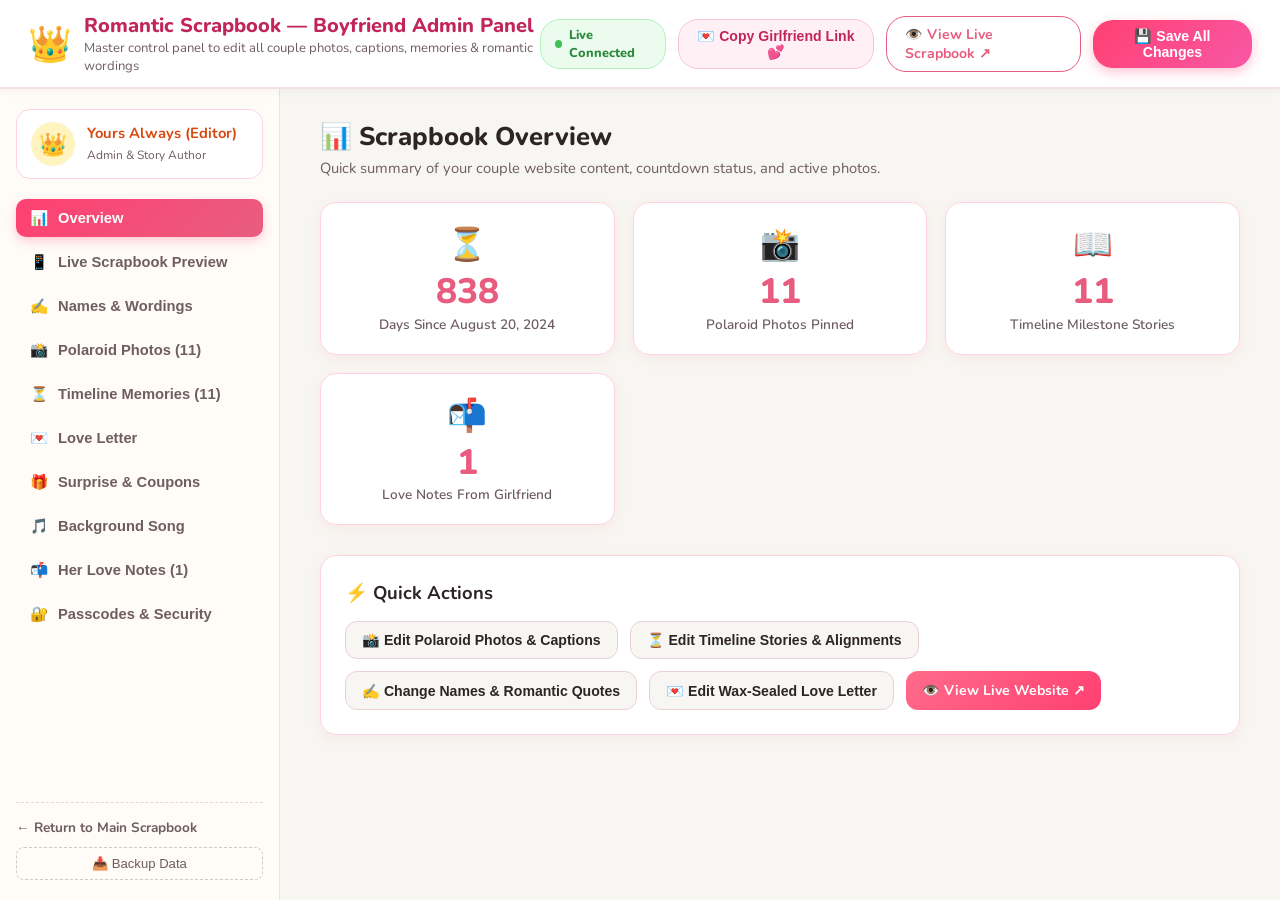
==== admin.html @ d997a396 "Romantic Couple Scrapbook Website for Teja 💕 - Full Release with All Portraits & Timeline Photos" ====
<!DOCTYPE html>
<html lang="en">
<head>
  <meta charset="UTF-8">
  <meta name="viewport" content="width=device-width, initial-scale=1.0">
  <title>Boyfriend Admin Panel 👑 | Edit Photos & Wordings</title>
  <link rel="icon" href="data:image/svg+xml,<svg xmlns=%22http://www.w3.org/2000/svg%22 viewBox=%220 0 100 100%22><text y=%22.9em%22 font-size=%2290%22>👑</text></svg>">
  
  <link rel="preconnect" href="https://fonts.googleapis.com">
  <link rel="preconnect" href="https://fonts.gstatic.com" crossorigin>
  <link href="https://fonts.googleapis.com/css2?family=Comfortaa:wght@400;600;700&family=Dancing+Script:wght@600;700&family=Nunito:wght@400;600;700;800&family=Patrick+Hand&family=Caveat:wght@600;700&display=swap" rel="stylesheet">
  
  <link rel="stylesheet" href="admin.css">
</head>
<body>

  <!-- Top Admin Bar -->
  <header class="admin-topbar">
    <div class="topbar-brand">
      <span class="brand-crown">👑</span>
      <div>
        <h1 class="brand-title">Romantic Scrapbook — Boyfriend Admin Panel</h1>
        <p class="brand-sub">Master control panel to edit all couple photos, captions, memories & romantic wordings</p>
      </div>
    </div>
    <div class="topbar-actions">
      <div class="live-sync-badge" title="Changes sync with main scrapbook instantly">
        <span class="pulse-dot"></span> Live Connected
      </div>
      <button type="button" id="btn-copy-gf-link" class="btn-topbar btn-gf-share" title="Copy private link for your girlfriend">
        <span>💌 Copy Girlfriend Link 💕</span>
      </button>
      <a href="index.html" target="_blank" class="btn-topbar btn-preview">
        <span>👁️ View Live Scrapbook ↗</span>
      </a>
      <button type="button" id="btn-save-all" class="btn-topbar btn-save-master">
        <span>💾 Save All Changes</span>
      </button>
    </div>
  </header>

  <!-- Main Admin Layout -->
  <div class="admin-layout">
    
    <!-- Sidebar Navigation -->
    <aside class="admin-sidebar">
      <div class="sidebar-user">
        <div class="user-avatar">👑</div>
        <div class="user-meta">
          <strong id="sidebar-bf-name">Boyfriend (Editor)</strong>
          <span>Admin & Story Author</span>
        </div>
      </div>

      <nav class="sidebar-nav">
        <button type="button" class="nav-item active" data-tab="tab-overview">
          <span class="nav-icon">📊</span>
          <span>Overview</span>
        </button>
        <button type="button" class="nav-item" data-tab="tab-live-preview">
          <span class="nav-icon">📱</span>
          <span>Live Scrapbook Preview</span>
        </button>
        <button type="button" class="nav-item" data-tab="tab-wordings">
          <span class="nav-icon">✍️</span>
          <span>Names & Wordings</span>
        </button>
        <button type="button" class="nav-item" data-tab="tab-photos">
          <span class="nav-icon">📸</span>
          <span>Polaroid Photos (<span id="count-photos">11</span>)</span>
        </button>
        <button type="button" class="nav-item" data-tab="tab-timeline">
          <span class="nav-icon">⏳</span>
          <span>Timeline Memories (<span id="count-milestones">8</span>)</span>
        </button>
        <button type="button" class="nav-item" data-tab="tab-letter">
          <span class="nav-icon">💌</span>
          <span>Love Letter</span>
        </button>
        <button type="button" class="nav-item" data-tab="tab-surprise">
          <span class="nav-icon">🎁</span>
          <span>Surprise & Coupons</span>
        </button>
        <button type="button" class="nav-item" data-tab="tab-music">
          <span class="nav-icon">🎵</span>
          <span>Background Song</span>
        </button>
        <button type="button" class="nav-item" data-tab="tab-notes">
          <span class="nav-icon">📬</span>
          <span>Her Love Notes (<span id="count-notes">1</span>)</span>
        </button>
        <button type="button" class="nav-item" data-tab="tab-security">
          <span class="nav-icon">🔐</span>
          <span>Passcodes & Security</span>
        </button>
      </nav>

      <div class="sidebar-footer">
        <a href="index.html" class="sidebar-link">← Return to Main Scrapbook</a>
        <button type="button" id="btn-export-json" class="btn-sidebar-ghost">📥 Backup Data</button>
      </div>
    </aside>

    <!-- Main Content Area -->
    <main class="admin-content">

      <!-- ==================== TAB 1: OVERVIEW ==================== -->
      <section id="tab-overview" class="admin-tab-pane active">
        <div class="pane-header">
          <h2>📊 Scrapbook Overview</h2>
          <p>Quick summary of your couple website content, countdown status, and active photos.</p>
        </div>

        <div class="stats-grid">
          <div class="stat-card">
            <span class="stat-icon">⏳</span>
            <div class="stat-num" id="stat-days">0</div>
            <div class="stat-label">Days Since August 20, 2024</div>
          </div>
          <div class="stat-card">
            <span class="stat-icon">📸</span>
            <div class="stat-num" id="stat-photos">11</div>
            <div class="stat-label">Polaroid Photos Pinned</div>
          </div>
          <div class="stat-card">
            <span class="stat-icon">📖</span>
            <div class="stat-num" id="stat-memories">11</div>
            <div class="stat-label">Timeline Milestone Stories</div>
          </div>
          <div class="stat-card">
            <span class="stat-icon">📬</span>
            <div class="stat-num" id="stat-notes">1</div>
            <div class="stat-label">Love Notes From Girlfriend</div>
          </div>
        </div>

        <div class="quick-links-card">
          <h3>⚡ Quick Actions</h3>
          <div class="quick-btns-row">
            <button type="button" class="btn-quick" onclick="switchTab('tab-photos')">📸 Edit Polaroid Photos & Captions</button>
            <button type="button" class="btn-quick" onclick="switchTab('tab-timeline')">⏳ Edit Timeline Stories & Alignments</button>
            <button type="button" class="btn-quick" onclick="switchTab('tab-wordings')">✍️ Change Names & Romantic Quotes</button>
            <button type="button" class="btn-quick" onclick="switchTab('tab-letter')">💌 Edit Wax-Sealed Love Letter</button>
            <a href="index.html" target="_blank" class="btn-quick btn-quick-highlight">👁️ View Live Website ↗</a>
          </div>
        </div>
      </section>

      <!-- ==================== TAB: LIVE SCRAPBOOK PREVIEW ==================== -->
      <section id="tab-live-preview" class="admin-tab-pane">
        <div class="pane-header with-action">
          <div>
            <h2>📱 Live Scrapbook Preview (Real-Time Synchronized)</h2>
            <p>Every photo and wording you save displays here and on the main website immediately!</p>
          </div>
          <div class="preview-device-toolbar">
            <button type="button" id="btn-device-desktop" class="btn-device-switch active">🖥️ Desktop</button>
            <button type="button" id="btn-device-mobile" class="btn-device-switch">📱 Mobile</button>
            <button type="button" id="btn-reload-preview" class="btn-device-switch">🔄 Reload</button>
            <a href="index.html" target="_blank" class="btn-device-switch btn-device-open">↗ Open in New Window</a>
          </div>
        </div>

        <div class="live-preview-wrapper" id="live-preview-wrapper">
          <iframe id="scrapbook-live-iframe" src="index.html" title="Live Scrapbook Preview"></iframe>
        </div>
      </section>

      <!-- ==================== TAB 2: NAMES & WORDINGS ==================== -->
      <section id="tab-wordings" class="admin-tab-pane">
        <div class="pane-header">
          <h2>✍️ Edit Names, Anniversary & Romantic Wordings</h2>
          <p>Personalize your names, start date, hero greeting, and romantic quote shown across the website.</p>
        </div>

        <form id="form-wordings" class="admin-form">
          <div class="form-section-title">💑 Couple Identity</div>
          <div class="form-grid-2">
            <div class="admin-group">
              <label for="admin-bf-name">Your Name (Boyfriend):</label>
              <input type="text" id="admin-bf-name" placeholder="e.g. Yours Always / Alex / Sriram" required>
            </div>
            <div class="admin-group">
              <label for="admin-gf-name">Her Name (Girlfriend):</label>
              <input type="text" id="admin-gf-name" placeholder="e.g. My Dearest / Sophia" required>
            </div>
          </div>

          <div class="form-grid-2">
            <div class="admin-group">
              <label for="admin-anniversary">Relationship Start Date (Live counter starts here):</label>
              <input type="date" id="admin-anniversary" required>
            </div>
            <div class="admin-group">
              <label for="admin-anniversary-time">Start Time:</label>
              <input type="time" id="admin-anniversary-time" value="00:00">
            </div>
          </div>

          <div class="form-section-title">✨ Hero Subtitle & Love Quote</div>
          <div class="admin-group">
            <label for="admin-subtitle">Hero Welcome Subtitle:</label>
            <textarea id="admin-subtitle" rows="2" placeholder="Every single page of my life became magical the day you walked into it on August 20."></textarea>
          </div>

          <div class="form-grid-2">
            <div class="admin-group">
              <label for="admin-quote">Main Romantic Love Quote:</label>
              <textarea id="admin-quote" rows="3" placeholder="In all the world, there is no heart for me like yours..."></textarea>
            </div>
            <div class="admin-group">
              <label for="admin-quote-author">Quote Author / Signing:</label>
              <input type="text" id="admin-quote-author" placeholder="Forever & Always">
            </div>
          </div>

          <div class="pane-actions">
            <button type="submit" class="btn-admin-primary">💾 Save Wordings & Identity</button>
          </div>
        </form>
      </section>

      <!-- ==================== TAB 3: PHOTOS MANAGER ==================== -->
      <section id="tab-photos" class="admin-tab-pane">
        <div class="pane-header with-action">
          <div>
            <h2>📸 Polaroid Photos Gallery (<span id="photos-total-badge">11</span>)</h2>
            <p>Upload new photos, replace images, change handwritten captions, tilt angles, and washi tape accents.</p>
          </div>
          <button type="button" id="btn-admin-add-photo" class="btn-admin-accent">➕ Add New Photo</button>
        </div>

        <div id="admin-photos-grid" class="admin-photos-grid">
          <!-- Populated dynamically -->
        </div>
      </section>

      <!-- ==================== TAB 4: TIMELINE STORIES MANAGER ==================== -->
      <section id="tab-timeline" class="admin-tab-pane">
        <div class="pane-header with-action">
          <div>
            <h2>⏳ Timeline Milestones & Stories (<span id="milestones-total-badge">11</span>)</h2>
            <p>Edit timeline story titles, dates, descriptions, photos, and individual card alignments (Left, Center, Right).</p>
          </div>
          <button type="button" id="btn-admin-add-milestone" class="btn-admin-accent">➕ Add New Milestone</button>
        </div>

        <div id="admin-milestones-list" class="admin-milestones-list">
          <!-- Populated dynamically -->
        </div>
      </section>

      <!-- ==================== TAB 5: LOVE LETTER ==================== -->
      <section id="tab-letter" class="admin-tab-pane">
        <div class="pane-header">
          <h2>💌 Wax-Sealed Love Letter Editor</h2>
          <p>Craft your heartfelt romantic letter. This appears inside the interactive 3D envelope on the website.</p>
        </div>

        <form id="form-letter" class="admin-form">
          <div class="admin-group">
            <label for="admin-letter-salutation">Letter Opening / Salutation:</label>
            <input type="text" id="admin-letter-salutation" placeholder="To My Beautiful Girl,">
          </div>

          <div class="admin-group">
            <label for="admin-letter-paragraphs">Letter Body (Separate paragraphs with an empty line):</label>
            <textarea id="admin-letter-paragraphs" rows="10" placeholder="Write your letter here..."></textarea>
          </div>

          <div class="form-grid-2">
            <div class="admin-group">
              <label for="admin-letter-closing">Closing line:</label>
              <input type="text" id="admin-letter-closing" placeholder="Forever and always yours,">
            </div>
            <div class="admin-group">
              <label for="admin-letter-signature">Your Signature:</label>
              <input type="text" id="admin-letter-signature" placeholder="Yours Always ❤️">
            </div>
          </div>

          <div class="admin-group">
            <label for="admin-letter-ps">P.S. Note:</label>
            <input type="text" id="admin-letter-ps" placeholder="P.S. You will always be the prettiest girl in every room.">
          </div>

          <div class="pane-actions">
            <button type="submit" class="btn-admin-primary">💌 Save Love Letter</button>
          </div>
        </form>
      </section>

      <!-- ==================== TAB 6: SURPRISE & COUPONS ==================== -->
      <section id="tab-surprise" class="admin-tab-pane">
        <div class="pane-header">
          <h2>🎁 Surprise Page & Romantic Love Coupons</h2>
          <p>Customize the hidden surprise message revealed upon clicking the wax seal and manage love coupons.</p>
        </div>

        <form id="form-surprise" class="admin-form">
          <div class="admin-group">
            <label for="admin-surprise-title">Surprise Reveal Title:</label>
            <input type="text" id="admin-surprise-title" placeholder="A Secret From My Heart 💌">
          </div>

          <div class="admin-group">
            <label for="admin-surprise-message">Secret Hidden Love Message:</label>
            <textarea id="admin-surprise-message" rows="3" placeholder="You are my today, my tomorrow, and my forever..."></textarea>
          </div>

          <div class="form-section-title">🎟️ Romantic Love Coupons</div>
          <div id="admin-coupons-list" class="admin-coupons-table">
            <!-- Populated dynamically -->
          </div>

          <div style="margin-top: 15px;">
            <button type="button" id="btn-admin-reset-coupons" class="btn-admin-ghost">
              🔄 Un-redeem All Coupons (Let Her Claim Them Again!)
            </button>
          </div>

          <div class="pane-actions">
            <button type="submit" class="btn-admin-primary">🎁 Save Surprise & Coupons</button>
          </div>
        </form>
      </section>

      <!-- ==================== TAB 7: BACKGROUND SONG ==================== -->
      <section id="tab-music" class="admin-tab-pane">
        <div class="pane-header">
          <h2>🎵 Background Song & Melody</h2>
          <p>Set a custom romantic MP3 song or use the built-in acoustic music-box melody.</p>
        </div>

        <form id="form-music" class="admin-form">
          <div class="admin-group">
            <label for="admin-music-title">Song Display Name:</label>
            <input type="text" id="admin-music-title" placeholder="Our Romantic Melody 🎶">
          </div>

          <div class="admin-group">
            <label for="admin-music-url">Audio MP3 URL:</label>
            <input type="text" id="admin-music-url" placeholder="https://.../song.mp3">
          </div>

          <div class="admin-group">
            <label for="admin-music-file">Or Choose MP3 from your computer:</label>
            <input type="file" id="admin-music-file" accept="audio/*">
          </div>

          <div class="pane-actions">
            <button type="submit" class="btn-admin-primary">🎵 Update Song</button>
          </div>
        </form>
      </section>

      <!-- ==================== TAB 8: HER LOVE NOTES ==================== -->
      <section id="tab-notes" class="admin-tab-pane">
        <div class="pane-header with-action">
          <div>
            <h2>📬 Sweet Love Notes From Her</h2>
            <p>Every note, reaction, and love message your girlfriend sent you when logged into Princess Mode.</p>
          </div>
          <button type="button" id="btn-refresh-admin-notes" class="btn-admin-ghost">🔄 Refresh Inbox</button>
        </div>

        <div id="admin-notes-container" class="admin-notes-container">
          <!-- Populated dynamically -->
        </div>
      </section>

      <!-- ==================== TAB 9: SECURITY & PINS ==================== -->
      <section id="tab-security" class="admin-tab-pane">
        <div class="pane-header">
          <h2>🔐 Passcodes & Couple Security</h2>
          <p>Customize the separate PINs for Boyfriend and Girlfriend to enter the portal.</p>
        </div>

        <form id="form-security" class="admin-form">
          <div class="form-grid-2">
            <div class="admin-group">
              <label for="admin-sec-bf">👑 Boyfriend PIN (For Admin & Editing):</label>
              <input type="text" id="admin-sec-bf" maxlength="10" placeholder="Default: 1234" required>
              <small class="field-hint">Your private PIN to open this admin panel and boyfriend studio.</small>
            </div>

            <div class="admin-group">
              <label for="admin-sec-gf">👸 Girlfriend PIN (For Princess Mode):</label>
              <input type="text" id="admin-sec-gf" maxlength="10" placeholder="Default: 0820" required>
              <small class="field-hint">Her PIN to view the clean website, send notes & claim coupons (Default: 0820).</small>
            </div>
          </div>

          <div class="pane-actions">
            <button type="button" id="btn-admin-reset-pins" class="btn-admin-ghost">🔄 Reset PINs to Default (1234 & 0820)</button>
            <button type="submit" class="btn-admin-primary">🔐 Save Security PINs</button>
          </div>
        </form>
      </section>

    </main>
  </div>

  <!-- Modal: Edit Single Photo -->
  <dialog id="modal-edit-photo" class="admin-modal">
    <div class="admin-modal-content">
      <div class="admin-modal-header">
        <h3>📸 Edit Polaroid Photo</h3>
        <button type="button" class="admin-modal-close" onclick="document.getElementById('modal-edit-photo').close()">&times;</button>
      </div>
      <form id="form-modal-photo">
        <input type="hidden" id="modal-photo-id">
        <div class="admin-group">
          <label>Current Photo Preview:</label>
          <img id="modal-photo-preview" src="" alt="Photo preview" class="modal-preview-thumb">
        </div>
        <div class="form-grid-2">
          <div class="admin-group">
            <label for="modal-photo-title">Photo Title / Event:</label>
            <input type="text" id="modal-photo-title" required>
          </div>
          <div class="admin-group">
            <label for="modal-photo-date">Date or Occasion:</label>
            <input type="text" id="modal-photo-date">
          </div>
        </div>
        <div class="admin-group">
          <label for="modal-photo-caption">Handwritten Caption:</label>
          <input type="text" id="modal-photo-caption" required>
        </div>
        <div class="form-grid-2">
          <div class="admin-group">
            <label for="modal-photo-tape">Washi Tape Style:</label>
            <select id="modal-photo-tape">
              <option value="tape-pink">Blush Pink 🎀</option>
              <option value="tape-gold">Warm Gold 💛</option>
              <option value="tape-mint">Pastel Mint 🌿</option>
              <option value="tape-cream">Cream Butter 🧈</option>
              <option value="tape-lavender">Soft Lavender 💜</option>
            </select>
          </div>
          <div class="admin-group">
            <label for="modal-photo-rotation">Tilt Rotation (-8° to +8°):</label>
            <input type="number" id="modal-photo-rotation" step="0.5" min="-8" max="8">
          </div>
        </div>
        <div class="admin-group">
          <label for="modal-photo-file">Replace Photo (Upload image):</label>
          <input type="file" id="modal-photo-file" accept="image/*">
          <input type="text" id="modal-photo-url" placeholder="Or enter image URL / path..." style="margin-top: 6px;">
        </div>
        <div class="admin-modal-actions">
          <button type="button" id="btn-modal-delete-photo" class="btn-admin-danger" style="margin-right:auto;">🗑️ Delete Photo</button>
          <button type="button" class="btn-admin-ghost" onclick="document.getElementById('modal-edit-photo').close()">Cancel</button>
          <button type="submit" class="btn-admin-primary">💾 Save Photo Changes</button>
        </div>
      </form>
    </div>
  </dialog>

  <!-- Modal: Edit Single Milestone -->
  <dialog id="modal-edit-milestone" class="admin-modal">
    <div class="admin-modal-content">
      <div class="admin-modal-header">
        <h3>⏳ Edit Timeline Milestone</h3>
        <button type="button" class="admin-modal-close" onclick="document.getElementById('modal-edit-milestone').close()">&times;</button>
      </div>
      <form id="form-modal-milestone">
        <input type="hidden" id="modal-milestone-id">
        <div class="admin-group">
          <label>Current Memory Image:</label>
          <img id="modal-milestone-preview" src="" alt="Milestone preview" class="modal-preview-thumb">
        </div>
        <div class="form-grid-2">
          <div class="admin-group">
            <label for="modal-milestone-title">Memory Title:</label>
            <input type="text" id="modal-milestone-title" required>
          </div>
          <div class="admin-group">
            <label for="modal-milestone-date">Date or Occasion:</label>
            <input type="text" id="modal-milestone-date" required>
          </div>
        </div>
        <div class="form-grid-3">
          <div class="admin-group">
            <label for="modal-milestone-category">Category:</label>
            <select id="modal-milestone-category">
              <option value="milestone">Milestone 💍</option>
              <option value="date">Date ☕</option>
              <option value="trip">Trip / Adventure 🚗</option>
              <option value="joke">Inside Joke 🍕</option>
            </select>
          </div>
          <div class="admin-group">
            <label for="modal-milestone-align">Timeline Alignment:</label>
            <select id="modal-milestone-align">
              <option value="left">Left ⬅️</option>
              <option value="center">Center (Full Spine) 🎯</option>
              <option value="right">Right ➡️</option>
            </select>
          </div>
          <div class="admin-group">
            <label for="modal-milestone-badge">Badge Label:</label>
            <input type="text" id="modal-milestone-badge" placeholder="e.g. Where It All Started">
          </div>
        </div>
        <div class="admin-group">
          <label for="modal-milestone-desc">Story Description:</label>
          <textarea id="modal-milestone-desc" rows="3" required></textarea>
        </div>
        <div class="admin-group">
          <label for="modal-milestone-caption">Polaroid Caption:</label>
          <input type="text" id="modal-milestone-caption">
        </div>
        <div class="admin-group">
          <label for="modal-milestone-file">Replace Photo (Upload image):</label>
          <input type="file" id="modal-milestone-file" accept="image/*">
          <input type="text" id="modal-milestone-url" placeholder="Or enter image URL / path..." style="margin-top: 6px;">
        </div>
        <div class="admin-modal-actions">
          <button type="button" id="btn-modal-delete-milestone" class="btn-admin-danger" style="margin-right:auto;">🗑️ Delete Milestone</button>
          <button type="button" class="btn-admin-ghost" onclick="document.getElementById('modal-edit-milestone').close()">Cancel</button>
          <button type="submit" class="btn-admin-primary">💾 Save Milestone</button>
        </div>
      </form>
    </div>
  </dialog>

  <!-- Load Config and Admin Script -->
  <script src="config.js"></script>
  <script src="admin.js"></script>
</body>
</html>
---- admin.css ----
/* ==================== BOYFRIEND ADMIN PANEL STYLESHEET ==================== */
:root {
  --admin-bg: #f8f6f2;
  --admin-sidebar-bg: #fffbf7;
  --admin-card-bg: #ffffff;
  --pink-primary: #ff4071;
  --pink-deep: #e85d7f;
  --pink-soft: #ffebee;
  --pink-border: #ffd4e0;
  --text-main: #2d2426;
  --text-muted: #6e5d61;
  --font-main: 'Nunito', sans-serif;
  --font-script: 'Dancing Script', cursive;
  --font-hand: 'Caveat', cursive;
  --gold-accent: #f59f00;
  --shadow-card: 0 4px 14px rgba(232, 93, 127, 0.08);
}

* {
  box-sizing: border-box;
  margin: 0;
  padding: 0;
}

body {
  font-family: var(--font-main);
  background: var(--admin-bg);
  color: var(--text-main);
  min-height: 100vh;
  display: flex;
  flex-direction: column;
}

/* Topbar */
.admin-topbar {
  background: #ffffff;
  border-bottom: 2px solid #f0e2e5;
  padding: 12px 28px;
  display: flex;
  align-items: center;
  justify-content: space-between;
  box-shadow: 0 2px 10px rgba(0, 0, 0, 0.04);
  position: sticky;
  top: 0;
  z-index: 100;
}

.topbar-brand {
  display: flex;
  align-items: center;
  gap: 12px;
}

.brand-crown {
  font-size: 2.2rem;
}

.brand-title {
  font-size: 1.25rem;
  font-weight: 800;
  color: #c2255c;
}

.brand-sub {
  font-size: 0.82rem;
  color: var(--text-muted);
}

.topbar-actions {
  display: flex;
  align-items: center;
  gap: 12px;
}

.btn-topbar {
  padding: 8px 18px;
  border-radius: 20px;
  font-size: 0.88rem;
  font-weight: 700;
  cursor: pointer;
  text-decoration: none;
  transition: all 0.2s;
  display: inline-flex;
  align-items: center;
}

.btn-preview {
  background: #fff;
  color: var(--pink-deep);
  border: 1.5px solid var(--pink-deep);
}

.btn-preview:hover {
  background: var(--pink-soft);
  transform: translateY(-1px);
}

.btn-gf-share {
  background: #fff0f6;
  color: #c2255c;
  border: 1.5px solid #fcc2d7;
}

.btn-gf-share:hover {
  background: #fcc2d7;
  transform: translateY(-1px);
}

.btn-save-master {
  background: linear-gradient(135deg, #ff4071, #f857a6);
  color: #fff;
  border: none;
  box-shadow: 0 4px 12px rgba(255, 64, 113, 0.3);
}

.btn-save-master:hover {
  transform: translateY(-2px);
  box-shadow: 0 6px 16px rgba(255, 64, 113, 0.4);
}

/* Layout */
.admin-layout {
  display: flex;
  flex: 1;
}

/* Sidebar */
.admin-sidebar {
  width: 280px;
  background: var(--admin-sidebar-bg);
  border-right: 1px solid #f0dfe3;
  padding: 20px 16px;
  display: flex;
  flex-direction: column;
}

.sidebar-user {
  display: flex;
  align-items: center;
  gap: 12px;
  background: #fff;
  border: 1px solid var(--pink-border);
  padding: 12px 14px;
  border-radius: 14px;
  margin-bottom: 20px;
}

.user-avatar {
  width: 44px;
  height: 44px;
  background: #fff3bf;
  border-radius: 50%;
  display: flex;
  align-items: center;
  justify-content: center;
  font-size: 1.4rem;
}

.user-meta strong {
  display: block;
  font-size: 0.92rem;
  color: #d9480f;
}

.user-meta span {
  font-size: 0.75rem;
  color: var(--text-muted);
}

.sidebar-nav {
  display: flex;
  flex-direction: column;
  gap: 6px;
  flex: 1;
}

.nav-item {
  display: flex;
  align-items: center;
  gap: 10px;
  background: transparent;
  border: none;
  padding: 10px 14px;
  border-radius: 10px;
  font-size: 0.92rem;
  font-weight: 700;
  color: var(--text-muted);
  cursor: pointer;
  text-align: left;
  transition: all 0.2s;
}

.nav-item:hover {
  background: #fcecef;
  color: var(--pink-deep);
}

.nav-item.active {
  background: linear-gradient(135deg, #ff4071, #e85d7f);
  color: #fff;
  box-shadow: 0 4px 10px rgba(255, 64, 113, 0.25);
}

.sidebar-footer {
  margin-top: 20px;
  padding-top: 15px;
  border-top: 1px dashed #e8d5da;
  display: flex;
  flex-direction: column;
  gap: 10px;
}

.sidebar-link {
  font-size: 0.85rem;
  font-weight: 700;
  color: var(--text-muted);
  text-decoration: none;
}

.sidebar-link:hover {
  color: var(--pink-deep);
}

.btn-sidebar-ghost {
  background: transparent;
  border: 1px dashed #d5c8cb;
  padding: 8px;
  border-radius: 8px;
  font-size: 0.82rem;
  cursor: pointer;
  color: var(--text-muted);
}

.btn-sidebar-ghost:hover {
  background: #fff;
  color: var(--text-main);
}

/* Main Content Area */
.admin-content {
  flex: 1;
  padding: 30px 40px;
  max-width: 1200px;
}

.admin-tab-pane {
  display: none;
}

.admin-tab-pane.active {
  display: block;
  animation: fadeIn 0.3s ease;
}

@keyframes fadeIn {
  from { opacity: 0; transform: translateY(6px); }
  to { opacity: 1; transform: translateY(0); }
}

.pane-header {
  margin-bottom: 24px;
}

.pane-header.with-action {
  display: flex;
  align-items: center;
  justify-content: space-between;
}

.pane-header h2 {
  font-size: 1.6rem;
  font-weight: 800;
  color: var(--text-main);
  margin-bottom: 4px;
}

.pane-header p {
  color: var(--text-muted);
  font-size: 0.92rem;
}

/* Stats Grid */
.stats-grid {
  display: grid;
  grid-template-columns: repeat(auto-fit, minmax(220px, 1fr));
  gap: 18px;
  margin-bottom: 30px;
}

.stat-card {
  background: #fff;
  border: 1px solid var(--pink-border);
  border-radius: 16px;
  padding: 20px;
  text-align: center;
  box-shadow: var(--shadow-card);
}

.stat-icon {
  font-size: 2rem;
  display: block;
  margin-bottom: 6px;
}

.stat-num {
  font-size: 2.2rem;
  font-weight: 800;
  color: var(--pink-deep);
  line-height: 1.1;
}

.stat-label {
  font-size: 0.85rem;
  color: var(--text-muted);
  margin-top: 4px;
  font-weight: 600;
}

.quick-links-card {
  background: #fff;
  border: 1px solid var(--pink-border);
  border-radius: 16px;
  padding: 24px;
  box-shadow: var(--shadow-card);
}

.quick-links-card h3 {
  margin-bottom: 16px;
  font-size: 1.15rem;
}

.quick-btns-row {
  display: flex;
  flex-wrap: wrap;
  gap: 12px;
}

.btn-quick {
  background: var(--admin-bg);
  border: 1px solid #ebd0d8;
  padding: 10px 16px;
  border-radius: 12px;
  font-size: 0.88rem;
  font-weight: 700;
  color: var(--text-main);
  cursor: pointer;
  text-decoration: none;
  transition: all 0.2s;
}

.btn-quick:hover {
  background: var(--pink-soft);
  color: var(--pink-deep);
  transform: translateY(-2px);
}

.btn-quick-highlight {
  background: linear-gradient(135deg, #ff6b8b, #ff4071);
  color: #fff !important;
  border: none;
}

/* Forms */
.admin-form {
  background: #fff;
  border: 1px solid var(--pink-border);
  border-radius: 16px;
  padding: 26px 28px;
  box-shadow: var(--shadow-card);
  display: flex;
  flex-direction: column;
  gap: 18px;
}

.form-section-title {
  font-size: 1.1rem;
  font-weight: 800;
  color: #c2255c;
  padding-bottom: 8px;
  border-bottom: 1px dashed var(--pink-border);
  margin-top: 10px;
}

.form-grid-2 {
  display: grid;
  grid-template-columns: 1fr 1fr;
  gap: 18px;
}

.form-grid-3 {
  display: grid;
  grid-template-columns: 1fr 1fr 1fr;
  gap: 16px;
}

.admin-group {
  display: flex;
  flex-direction: column;
  gap: 6px;
}

.admin-group label {
  font-size: 0.88rem;
  font-weight: 700;
  color: var(--text-main);
}

.admin-group input,
.admin-group textarea,
.admin-group select {
  padding: 10px 14px;
  border: 1.5px solid #ebd0d8;
  border-radius: 10px;
  font-family: var(--font-main);
  font-size: 0.95rem;
  color: var(--text-main);
  outline: none;
  background: #fff;
  transition: border-color 0.2s, box-shadow 0.2s;
}

.admin-group input:focus,
.admin-group textarea:focus,
.admin-group select:focus {
  border-color: var(--pink-deep);
  box-shadow: 0 0 0 3px rgba(232, 93, 127, 0.15);
}

.pane-actions {
  display: flex;
  justify-content: flex-end;
  gap: 12px;
  padding-top: 16px;
  border-top: 1px dashed #ffd4e0;
}

.btn-admin-primary {
  background: linear-gradient(135deg, #ff4071, #f857a6);
  color: #fff;
  border: none;
  padding: 11px 24px;
  border-radius: 20px;
  font-weight: 800;
  font-size: 0.95rem;
  cursor: pointer;
  box-shadow: 0 4px 12px rgba(255, 64, 113, 0.3);
  transition: all 0.2s;
}

.btn-admin-primary:hover {
  transform: translateY(-2px);
  box-shadow: 0 6px 16px rgba(255, 64, 113, 0.4);
}

.btn-admin-accent {
  background: linear-gradient(135deg, #f59f00, #f76707);
  color: #fff;
  border: none;
  padding: 9px 18px;
  border-radius: 20px;
  font-weight: 800;
  font-size: 0.9rem;
  cursor: pointer;
  transition: all 0.2s;
}

.btn-admin-accent:hover {
  transform: translateY(-2px);
}

.btn-admin-ghost {
  background: #fff;
  border: 1.5px solid var(--pink-border);
  color: var(--pink-deep);
  padding: 9px 18px;
  border-radius: 20px;
  font-weight: 700;
  font-size: 0.88rem;
  cursor: pointer;
  transition: all 0.2s;
}

.btn-admin-ghost:hover {
  background: var(--pink-soft);
}

.btn-admin-danger {
  background: #ffe3e3;
  color: #c92a2a;
  border: 1px solid #ffa8a8;
  padding: 9px 16px;
  border-radius: 20px;
  font-weight: 700;
  cursor: pointer;
}

/* Photos Grid in Admin */
.admin-photos-grid {
  display: grid;
  grid-template-columns: repeat(auto-fill, minmax(260px, 1fr));
  gap: 20px;
}

.admin-photo-card {
  background: #fff;
  border: 1px solid var(--pink-border);
  border-radius: 14px;
  padding: 14px;
  box-shadow: var(--shadow-card);
  display: flex;
  flex-direction: column;
  transition: transform 0.2s;
}

.admin-photo-card:hover {
  transform: translateY(-3px);
}

.admin-photo-thumb-wrap {
  position: relative;
  width: 100%;
  height: 220px;
  border-radius: 10px;
  overflow: hidden;
  background: #f8f0f2;
}

.admin-photo-thumb {
  width: 100%;
  height: 100%;
  object-fit: cover;
}

.admin-photo-tape-badge {
  position: absolute;
  top: 8px;
  right: 8px;
  background: rgba(255, 255, 255, 0.9);
  padding: 3px 8px;
  border-radius: 10px;
  font-size: 0.72rem;
  font-weight: 800;
}

.admin-photo-details {
  margin-top: 12px;
  flex: 1;
}

.admin-photo-caption {
  font-family: var(--font-hand);
  font-size: 1.25rem;
  color: #c2255c;
  line-height: 1.3;
}

.admin-photo-meta {
  font-size: 0.78rem;
  color: var(--text-muted);
  margin-top: 4px;
}

.admin-photo-actions {
  display: flex;
  gap: 8px;
  margin-top: 12px;
}

.btn-card-action {
  flex: 1;
  padding: 7px;
  border-radius: 8px;
  font-size: 0.82rem;
  font-weight: 700;
  cursor: pointer;
  border: none;
  transition: all 0.2s;
}

.btn-card-edit {
  background: var(--pink-soft);
  color: var(--pink-deep);
}

.btn-card-edit:hover {
  background: var(--pink-deep);
  color: #fff;
}

.btn-card-delete {
  background: #fff5f5;
  color: #e03131;
}

.btn-card-delete:hover {
  background: #e03131;
  color: #fff;
}

/* Timeline Milestones in Admin */
.admin-milestones-list {
  display: flex;
  flex-direction: column;
  gap: 16px;
}

.admin-milestone-card {
  background: #fff;
  border: 1px solid var(--pink-border);
  border-radius: 14px;
  padding: 16px 20px;
  display: flex;
  gap: 20px;
  align-items: center;
  box-shadow: var(--shadow-card);
}

.admin-milestone-thumb {
  width: 100px;
  height: 90px;
  border-radius: 10px;
  object-fit: cover;
  flex-shrink: 0;
  border: 1px solid #ffd4e0;
}

.admin-milestone-info {
  flex: 1;
}

.admin-milestone-title {
  font-size: 1.1rem;
  font-weight: 800;
  color: var(--text-main);
}

.admin-milestone-sub {
  font-size: 0.82rem;
  color: var(--text-muted);
  margin-top: 2px;
}

.admin-align-badge {
  display: inline-block;
  padding: 2px 8px;
  border-radius: 10px;
  font-size: 0.72rem;
  font-weight: 800;
  background: #e7f5ff;
  color: #1971c2;
  margin-left: 8px;
}

.admin-milestone-desc {
  font-size: 0.88rem;
  color: #495057;
  margin-top: 6px;
  display: -webkit-box;
  -webkit-line-clamp: 2;
  -webkit-box-orient: vertical;
  overflow: hidden;
}

.admin-milestone-actions {
  display: flex;
  flex-direction: column;
  gap: 6px;
}

/* Coupons Table */
.admin-coupons-table {
  display: flex;
  flex-direction: column;
  gap: 10px;
  margin-top: 10px;
}

.admin-coupon-row {
  display: flex;
  align-items: center;
  justify-content: space-between;
  background: #fdfaf6;
  border: 1px solid #fae3e8;
  border-radius: 10px;
  padding: 10px 14px;
}

.coupon-status-pill {
  font-size: 0.75rem;
  font-weight: 800;
  padding: 3px 10px;
  border-radius: 12px;
}

.coupon-status-pill.ready {
  background: #d3f9d8;
  color: #2b8a3e;
}

.coupon-status-pill.claimed {
  background: #ffe3e3;
  color: #c92a2a;
}

/* Her Love Notes in Admin */
.admin-notes-container {
  display: flex;
  flex-direction: column;
  gap: 14px;
}

.admin-note-card {
  background: #fff;
  border: 1px solid var(--pink-border);
  border-radius: 14px;
  padding: 18px 22px;
  box-shadow: var(--shadow-card);
}

.admin-note-header {
  display: flex;
  align-items: center;
  justify-content: space-between;
  margin-bottom: 8px;
  padding-bottom: 8px;
  border-bottom: 1px dashed #f5dce2;
}

.admin-note-mood {
  font-size: 0.85rem;
  font-weight: 800;
  color: #c2255c;
  background: #ffe3ec;
  padding: 3px 12px;
  border-radius: 12px;
}

.admin-note-time {
  font-size: 0.8rem;
  color: var(--text-muted);
}

.admin-note-body {
  font-family: var(--font-hand);
  font-size: 1.25rem;
  color: var(--text-main);
  line-height: 1.6;
}

/* Modals */
.admin-modal {
  border: none;
  border-radius: 20px;
  background: transparent;
  padding: 0;
  margin: auto;
  box-shadow: 0 16px 40px rgba(0, 0, 0, 0.25);
  max-width: 650px;
  width: 90vw;
}

.admin-modal::backdrop {
  background: rgba(0, 0, 0, 0.45);
  backdrop-filter: blur(4px);
}

.admin-modal-content {
  background: #fff;
  border-radius: 20px;
  padding: 28px;
  max-height: 90vh;
  overflow-y: auto;
}

.admin-modal-header {
  display: flex;
  align-items: center;
  justify-content: space-between;
  padding-bottom: 14px;
  border-bottom: 1px dashed var(--pink-border);
  margin-bottom: 18px;
}

.admin-modal-header h3 {
  font-size: 1.3rem;
  color: #c2255c;
}

.admin-modal-close {
  background: transparent;
  border: none;
  font-size: 1.8rem;
  color: var(--text-muted);
  cursor: pointer;
}

.admin-modal-actions {
  display: flex;
  align-items: center;
  justify-content: flex-end;
  gap: 10px;
  margin-top: 20px;
  padding-top: 14px;
  border-top: 1px dashed var(--pink-border);
}

.modal-preview-thumb {
  width: 140px;
  height: 120px;
  object-fit: cover;
  border-radius: 10px;
  border: 1px solid var(--pink-border);
}

@media (max-width: 850px) {
  .admin-layout {
    flex-direction: column;
  }
  .admin-sidebar {
    width: 100%;
  }
  .admin-content {
    padding: 20px;
  }
  .form-grid-2, .form-grid-3 {
    grid-template-columns: 1fr;
  }
}

/* Live Sync Badge in Topbar */
.live-sync-badge {
  display: inline-flex;
  align-items: center;
  gap: 7px;
  background: #ebfbee;
  color: #2b8a3e;
  border: 1px solid #b2f2bb;
  padding: 6px 14px;
  border-radius: 20px;
  font-size: 0.8rem;
  font-weight: 800;
  user-select: none;
}

.pulse-dot {
  width: 8px;
  height: 8px;
  background: #40c057;
  border-radius: 50%;
  animation: pulseGreen 1.6s infinite ease-in-out;
}

@keyframes pulseGreen {
  0%, 100% { transform: scale(1); opacity: 1; }
  50% { transform: scale(1.4); opacity: 0.5; }
}

/* Live Scrapbook Preview Tab */
.preview-device-toolbar {
  display: flex;
  align-items: center;
  gap: 8px;
  flex-wrap: wrap;
}

.btn-device-switch {
  background: #fff;
  border: 1.5px solid #e9ecef;
  color: #495057;
  padding: 6px 14px;
  border-radius: 10px;
  font-size: 0.82rem;
  font-weight: 700;
  cursor: pointer;
  text-decoration: none;
  transition: all 0.2s;
}

.btn-device-switch:hover {
  background: #f8f9fa;
  border-color: #ced4da;
}

.btn-device-switch.active {
  background: #c2255c;
  color: #fff;
  border-color: #c2255c;
}

.btn-device-open {
  background: var(--pink-soft);
  color: var(--pink-deep);
  border-color: var(--pink-border);
}

.live-preview-wrapper {
  background: #e9ecef;
  border: 2px solid #dee2e6;
  border-radius: 18px;
  padding: 16px;
  display: flex;
  justify-content: center;
  min-height: 720px;
  transition: all 0.3s ease;
  overflow: hidden;
}

.live-preview-wrapper.mobile-mode {
  max-width: 420px;
  margin: 0 auto;
  border-radius: 36px;
  border: 10px solid #2d2426;
  padding: 10px;
}

#scrapbook-live-iframe {
  width: 100%;
  height: 720px;
  border: none;
  border-radius: 12px;
  background: #fff;
  box-shadow: 0 4px 16px rgba(0,0,0,0.06);
}
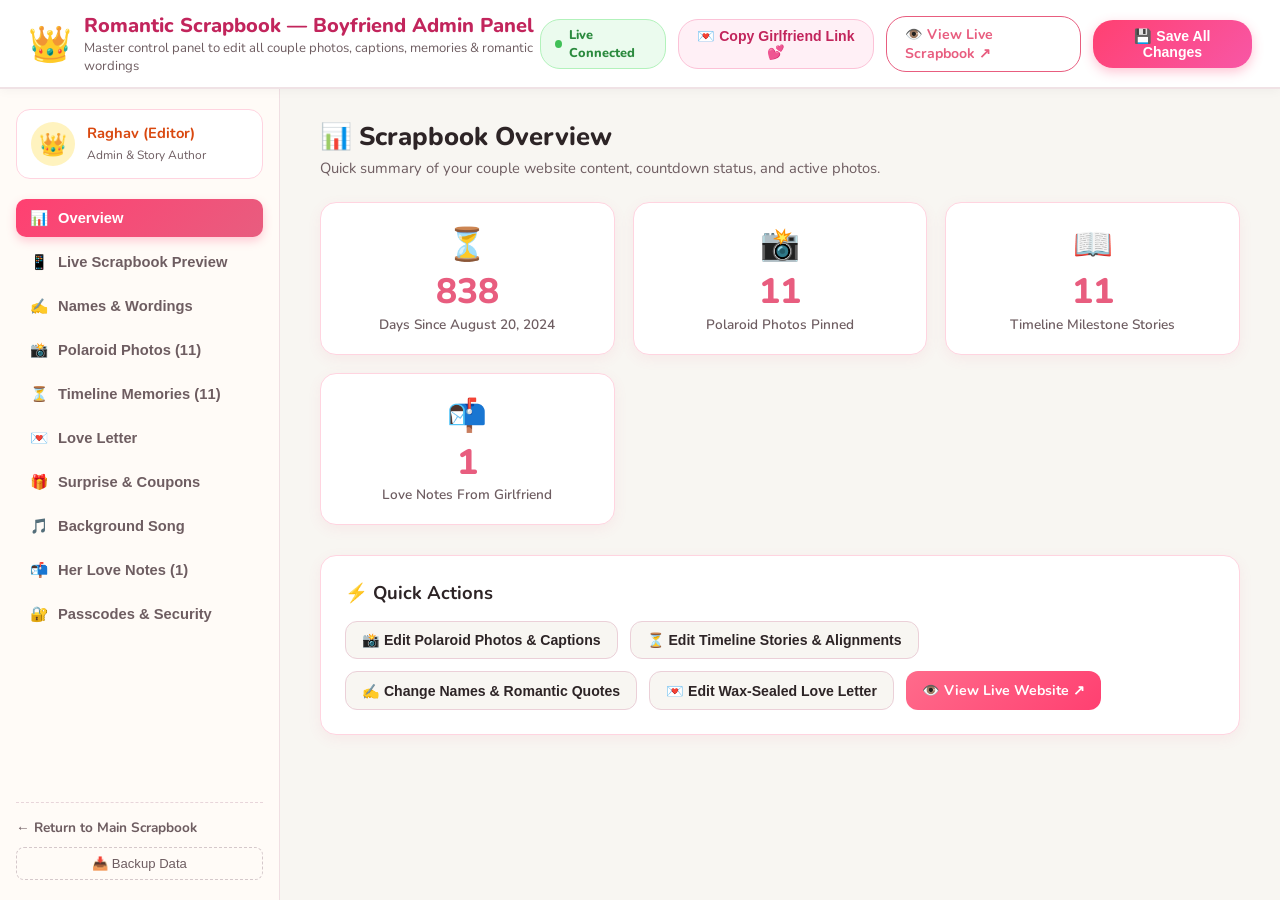
==== commit c60dc445: "Update couple names to Samyukthaa & Raghav and align all photos in perfect focus 💕" ====
--- a/admin.html
+++ b/admin.html
@@ -178,11 +178,11 @@
           <div class="form-grid-2">
             <div class="admin-group">
               <label for="admin-bf-name">Your Name (Boyfriend):</label>
-              <input type="text" id="admin-bf-name" placeholder="e.g. Yours Always / Alex / Sriram" required>
+              <input type="text" id="admin-bf-name" placeholder="Raghav" required>
             </div>
             <div class="admin-group">
               <label for="admin-gf-name">Her Name (Girlfriend):</label>
-              <input type="text" id="admin-gf-name" placeholder="e.g. My Dearest / Sophia" required>
+              <input type="text" id="admin-gf-name" placeholder="Samyukthaa" required>
             </div>
           </div>
 
@@ -275,7 +275,7 @@
             </div>
             <div class="admin-group">
               <label for="admin-letter-signature">Your Signature:</label>
-              <input type="text" id="admin-letter-signature" placeholder="Yours Always ❤️">
+              <input type="text" id="admin-letter-signature" placeholder="Raghav ❤️">
             </div>
           </div>
 
